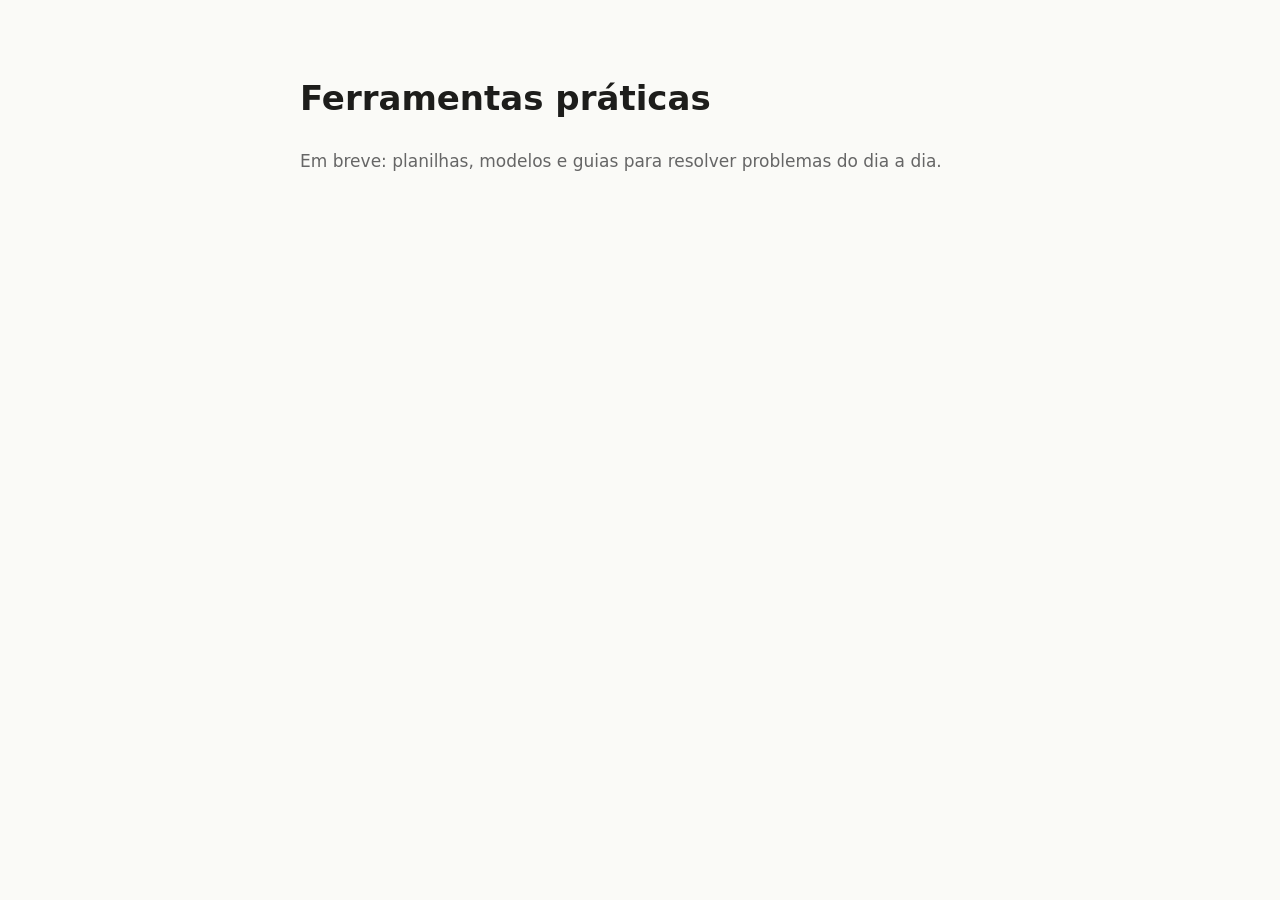
==== index.html @ 08500161 "Página inicial" ====
<!doctype html>
<html lang="pt-BR">
<head>
<meta charset="utf-8">
<meta name="viewport" content="width=device-width, initial-scale=1">
<title>Ferramentas práticas</title>
<meta name="description" content="Planilhas, modelos e guias práticos para o dia a dia.">
<style>
  :root { --bg:#fafaf7; --fg:#1d1d1b; --muted:#666; }
  @media (prefers-color-scheme: dark) { :root { --bg:#141413; --fg:#eee; --muted:#aaa; } }
  body { margin:0; background:var(--bg); color:var(--fg); font:17px/1.6 system-ui, sans-serif; }
  main { max-width:680px; margin:0 auto; padding:48px 16px; }
  p { color:var(--muted); }
</style>
</head>
<body>
<main>
  <h1>Ferramentas práticas</h1>
  <p>Em breve: planilhas, modelos e guias para resolver problemas do dia a dia.</p>
</main>
</body>
</html>
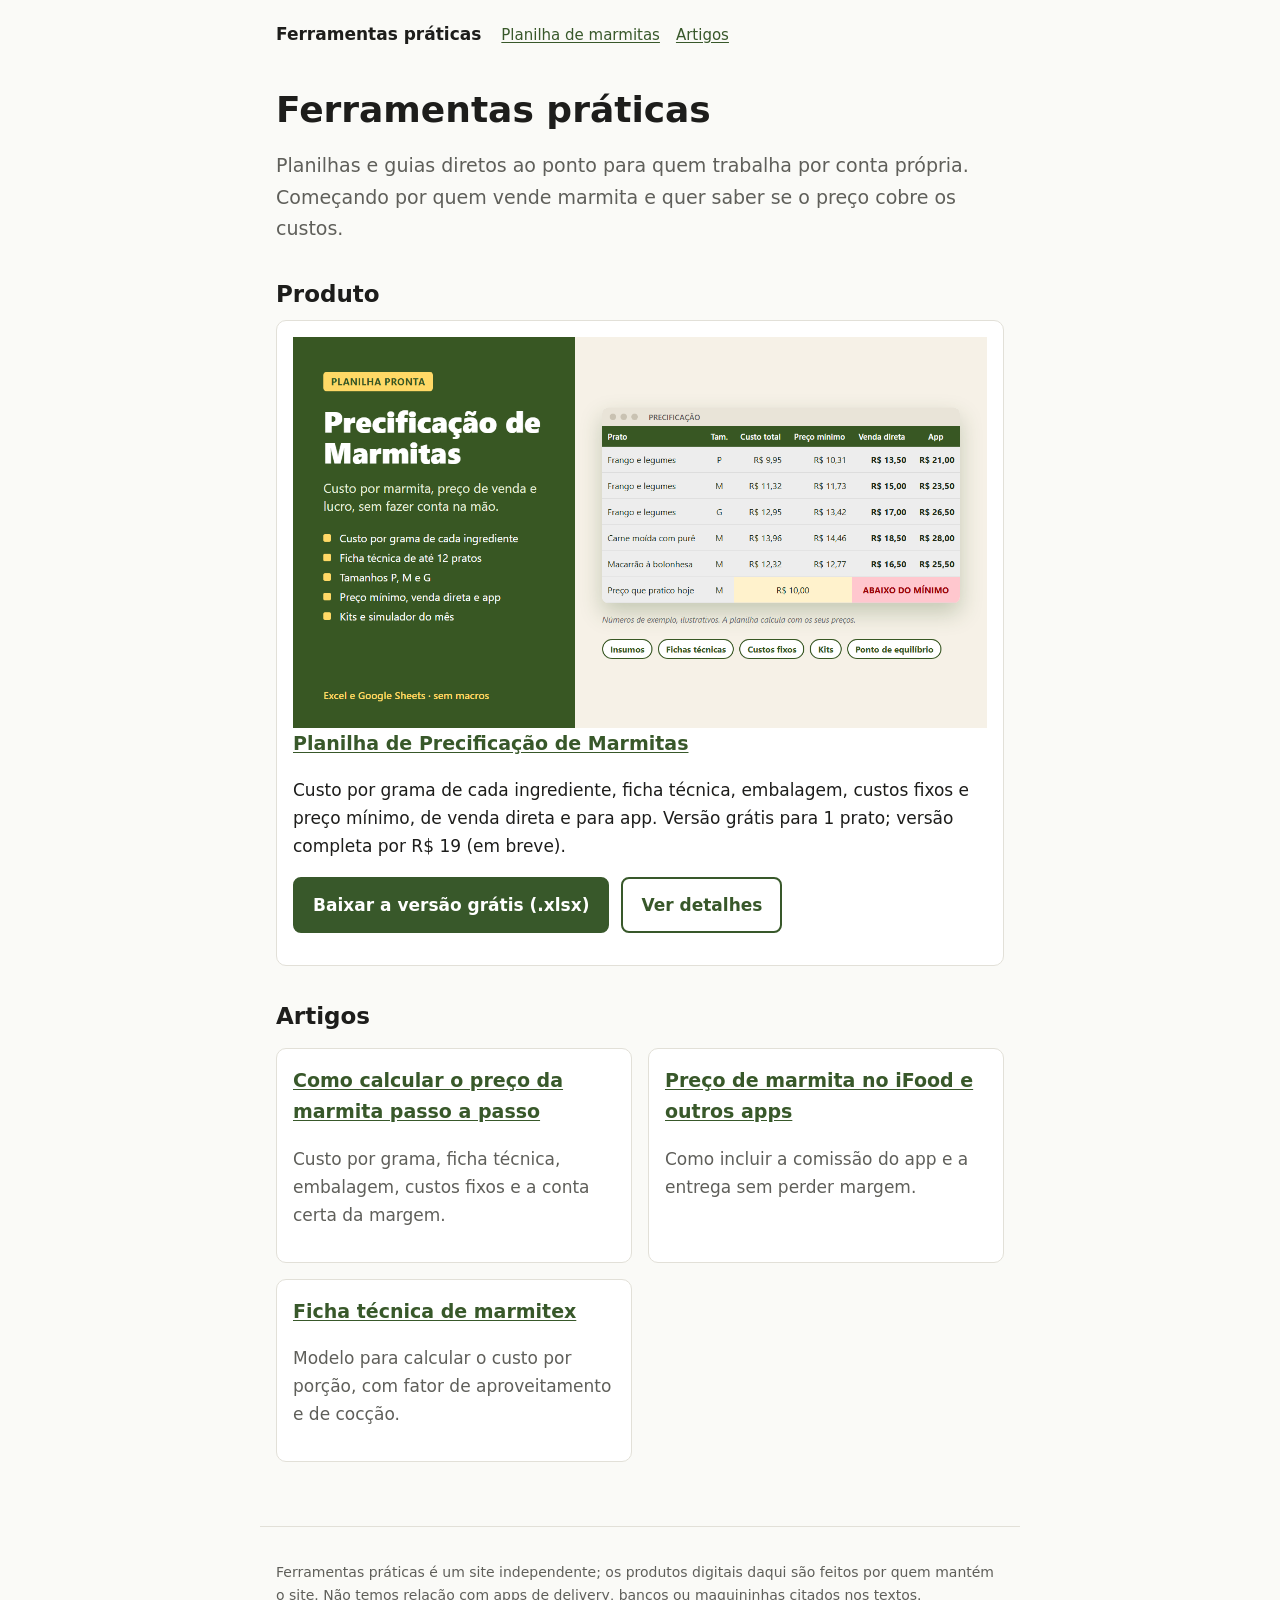
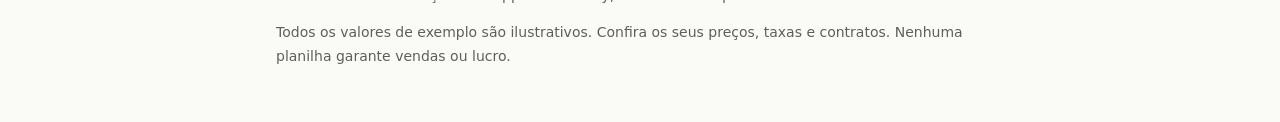
==== commit 6c942d62: "Site: página da planilha de precificação de marmitas, 3 artigos e SEO - Home "Ferramentas práticas" " ====
--- a/index.html
+++ b/index.html
@@ -3,20 +3,61 @@
 <head>
 <meta charset="utf-8">
 <meta name="viewport" content="width=device-width, initial-scale=1">
-<title>Ferramentas práticas</title>
-<meta name="description" content="Planilhas, modelos e guias práticos para o dia a dia.">
-<style>
-  :root { --bg:#fafaf7; --fg:#1d1d1b; --muted:#666; }
-  @media (prefers-color-scheme: dark) { :root { --bg:#141413; --fg:#eee; --muted:#aaa; } }
-  body { margin:0; background:var(--bg); color:var(--fg); font:17px/1.6 system-ui, sans-serif; }
-  main { max-width:680px; margin:0 auto; padding:48px 16px; }
-  p { color:var(--muted); }
-</style>
+<title>Ferramentas práticas – planilhas e guias para quem vende marmita</title>
+<meta name="description" content="Planilhas e guias práticos em português: como calcular o preço da marmita, ficha técnica de marmitex e preço no app de delivery. Versão grátis para baixar.">
+<link rel="canonical" href="https://jarvisdasilveira-cmd.github.io/loja/">
+<meta property="og:type" content="website">
+<meta property="og:locale" content="pt_BR">
+<meta property="og:site_name" content="Ferramentas práticas">
+<meta property="og:title" content="Ferramentas práticas – planilhas e guias para quem vende marmita">
+<meta property="og:description" content="Planilhas e guias práticos: preço da marmita, ficha técnica e preço no app de delivery.">
+<meta property="og:url" content="https://jarvisdasilveira-cmd.github.io/loja/">
+<meta property="og:image" content="https://jarvisdasilveira-cmd.github.io/loja/img/capa.png">
+<meta name="twitter:card" content="summary_large_image">
+<link rel="stylesheet" href="assets/estilo.css">
+<script type="application/ld+json">
+{"@context":"https://schema.org","@type":"WebSite","name":"Ferramentas práticas","url":"https://jarvisdasilveira-cmd.github.io/loja/","inLanguage":"pt-BR"}
+</script>
 </head>
 <body>
+<header class="topo">
+  <a class="marca" href="./">Ferramentas práticas</a>
+  <nav><a href="planilha-precificacao-marmitas/">Planilha de marmitas</a><a href="#artigos">Artigos</a></nav>
+</header>
 <main>
   <h1>Ferramentas práticas</h1>
-  <p>Em breve: planilhas, modelos e guias para resolver problemas do dia a dia.</p>
+  <p class="lead">Planilhas e guias diretos ao ponto para quem trabalha por conta própria. Começando por quem vende marmita e quer saber se o preço cobre os custos.</p>
+
+  <h2>Produto</h2>
+  <div class="card">
+    <a href="planilha-precificacao-marmitas/"><img src="img/capa.png" width="1280" height="720" alt="Capa da Planilha de Precificação de Marmitas com uma tabela de exemplo de custo total, preço mínimo, venda direta e app"></a>
+    <h3><a href="planilha-precificacao-marmitas/">Planilha de Precificação de Marmitas</a></h3>
+    <p>Custo por grama de cada ingrediente, ficha técnica, embalagem, custos fixos e preço mínimo, de venda direta e para app. Versão grátis para 1 prato; versão completa por R$ 19 (em breve).</p>
+    <div class="botoes">
+      <a class="btn btn-principal" href="https://github.com/jarvisdasilveira-cmd/loja/releases/download/gratis-marmitas-v1/planilha-precificacao-marmitas-gratis.xlsx">Baixar a versão grátis (.xlsx)</a>
+      <a class="btn btn-secundario" href="planilha-precificacao-marmitas/">Ver detalhes</a>
+    </div>
+  </div>
+
+  <h2 id="artigos">Artigos</h2>
+  <div class="cards">
+    <div class="card">
+      <h3><a href="artigos/como-calcular-preco-de-marmita/">Como calcular o preço da marmita passo a passo</a></h3>
+      <p class="muted">Custo por grama, ficha técnica, embalagem, custos fixos e a conta certa da margem.</p>
+    </div>
+    <div class="card">
+      <h3><a href="artigos/preco-marmita-ifood-taxa-app/">Preço de marmita no iFood e outros apps</a></h3>
+      <p class="muted">Como incluir a comissão do app e a entrega sem perder margem.</p>
+    </div>
+    <div class="card">
+      <h3><a href="artigos/ficha-tecnica-marmitex/">Ficha técnica de marmitex</a></h3>
+      <p class="muted">Modelo para calcular o custo por porção, com fator de aproveitamento e de cocção.</p>
+    </div>
+  </div>
 </main>
+<footer class="rodape">
+  <p>Ferramentas práticas é um site independente; os produtos digitais daqui são feitos por quem mantém o site. Não temos relação com apps de delivery, bancos ou maquininhas citados nos textos.</p>
+  <p>Todos os valores de exemplo são ilustrativos. Confira os seus preços, taxas e contratos. Nenhuma planilha garante vendas ou lucro.</p>
+</footer>
 </body>
 </html>
--- a/assets/estilo.css
+++ b/assets/estilo.css
@@ -0,0 +1,49 @@
+:root {
+  --bg: #fafaf7; --fg: #1d1d1b; --muted: #5f5f5a; --line: #e2e0d8;
+  --card: #ffffff; --accent: #38582a; --accent-fg: #ffffff;
+  --soft: #f1efe6; --warn-bg: #fff6d6; --warn-line: #e6cf7a;
+}
+@media (prefers-color-scheme: dark) {
+  :root {
+    --bg: #141413; --fg: #eeeeea; --muted: #aaa9a2; --line: #34332f;
+    --card: #1d1d1b; --accent: #9cc77f; --accent-fg: #142010;
+    --soft: #22221f; --warn-bg: #2d2815; --warn-line: #6b5a1f;
+  }
+}
+* { box-sizing: border-box; }
+html { -webkit-text-size-adjust: 100%; }
+body { margin: 0; background: var(--bg); color: var(--fg); font: 17px/1.65 system-ui, -apple-system, "Segoe UI", Roboto, sans-serif; }
+a { color: var(--accent); text-underline-offset: 2px; }
+img { max-width: 100%; height: auto; display: block; }
+.topo, main, .rodape { max-width: 760px; margin: 0 auto; padding-left: 16px; padding-right: 16px; }
+.topo { padding-top: 20px; padding-bottom: 8px; display: flex; flex-wrap: wrap; gap: 8px 20px; align-items: baseline; }
+.topo .marca { font-weight: 700; color: var(--fg); text-decoration: none; }
+.topo nav { display: flex; flex-wrap: wrap; gap: 4px 16px; font-size: 15px; }
+main { padding-top: 16px; padding-bottom: 48px; }
+h1 { font-size: clamp(26px, 6vw, 36px); line-height: 1.2; margin: 16px 0 12px; }
+h2 { font-size: 23px; line-height: 1.3; margin: 36px 0 10px; }
+h3 { font-size: 19px; margin: 24px 0 6px; }
+.lead { font-size: 19px; color: var(--muted); }
+.muted, .rodape { color: var(--muted); }
+.caixa { background: var(--soft); border: 1px solid var(--line); border-radius: 10px; padding: 16px; margin: 20px 0; }
+.aviso { background: var(--warn-bg); border: 1px solid var(--warn-line); border-radius: 10px; padding: 12px 16px; margin: 20px 0; font-size: 15px; }
+.botoes { display: flex; flex-wrap: wrap; gap: 12px; margin: 16px 0; }
+.btn { display: inline-block; padding: 12px 18px; border-radius: 8px; font-weight: 600; text-decoration: none; border: 2px solid var(--accent); }
+.btn-principal { background: var(--accent); color: var(--accent-fg); }
+.btn-secundario { color: var(--accent); background: transparent; }
+.btn[aria-disabled="true"] { opacity: .6; cursor: not-allowed; }
+.cards { display: grid; gap: 16px; grid-template-columns: repeat(auto-fit, minmax(240px, 1fr)); margin: 16px 0; }
+.card { background: var(--card); border: 1px solid var(--line); border-radius: 10px; padding: 16px; }
+.card h3 { margin-top: 0; }
+figure { margin: 20px 0; }
+figure img { border: 1px solid var(--line); border-radius: 8px; background: #fff; }
+figcaption { font-size: 14px; color: var(--muted); margin-top: 6px; }
+.tabela { overflow-x: auto; margin: 16px 0; }
+table { border-collapse: collapse; width: 100%; font-size: 15px; }
+th, td { border-bottom: 1px solid var(--line); padding: 8px 10px; text-align: left; vertical-align: top; }
+td.num, th.num { text-align: right; white-space: nowrap; }
+.formula { font-family: ui-monospace, Consolas, monospace; font-size: 15px; background: var(--soft); border-radius: 6px; padding: 2px 6px; }
+details { border-bottom: 1px solid var(--line); padding: 10px 0; }
+summary { cursor: pointer; font-weight: 600; }
+.preco { font-size: 28px; font-weight: 700; }
+.rodape { border-top: 1px solid var(--line); padding-top: 20px; padding-bottom: 40px; font-size: 14px; }
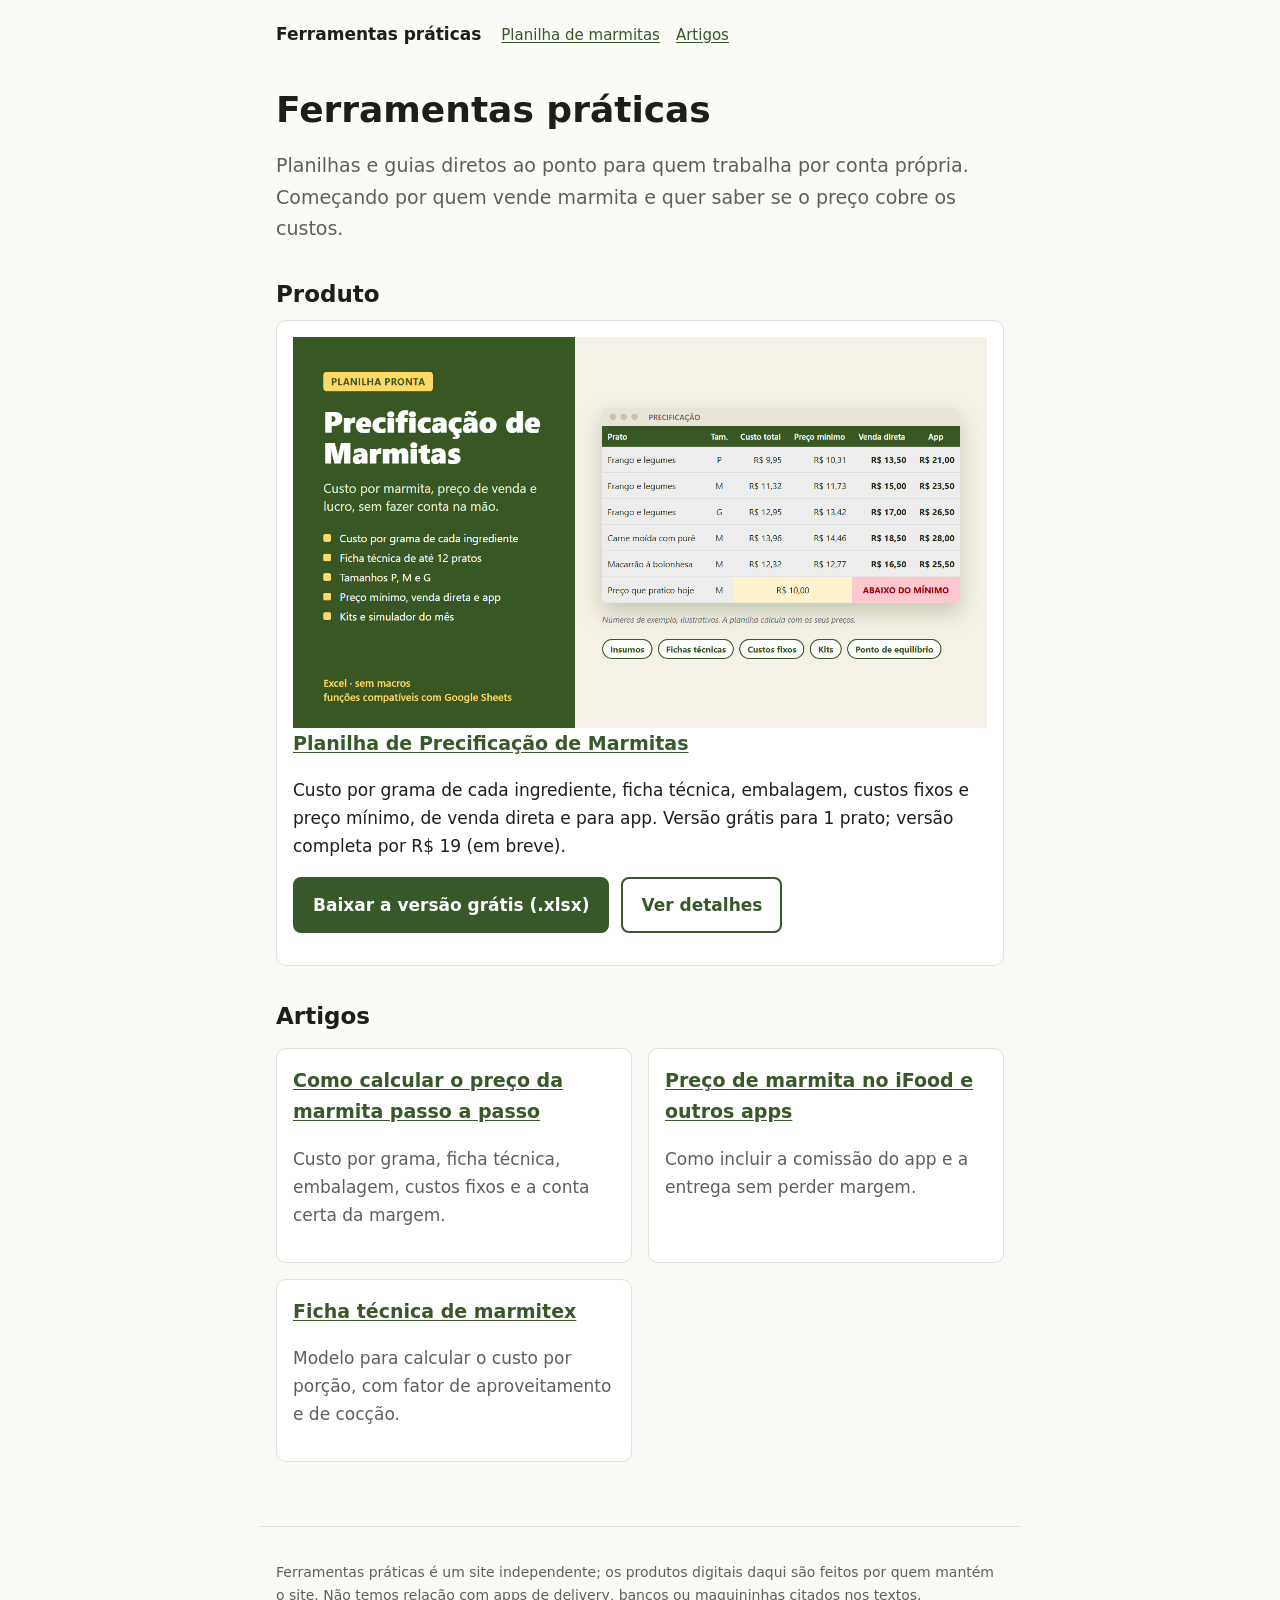
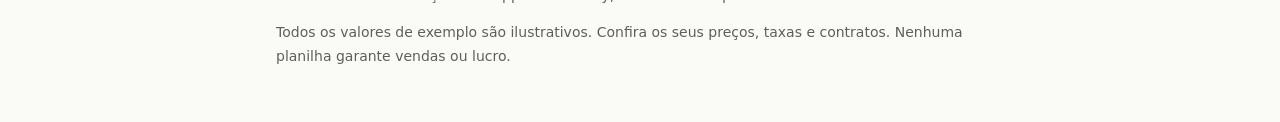
==== commit 073db362: "Verificação do Google Search Console Co-Authored-By: Claude Opus 5.5 <noreply@anthropic.com>" ====
--- a/index.html
+++ b/index.html
@@ -2,6 +2,7 @@
 <html lang="pt-BR">
 <head>
 <meta charset="utf-8">
+<meta name="google-site-verification" content="tQb6Z8FMKP_d8EWnYOitafN4Iq5WOYgnqApILgH5_Sw" />
 <meta name="viewport" content="width=device-width, initial-scale=1">
 <title>Ferramentas práticas – planilhas e guias para quem vende marmita</title>
 <meta name="description" content="Planilhas e guias práticos em português: como calcular o preço da marmita, ficha técnica de marmitex e preço no app de delivery. Versão grátis para baixar.">
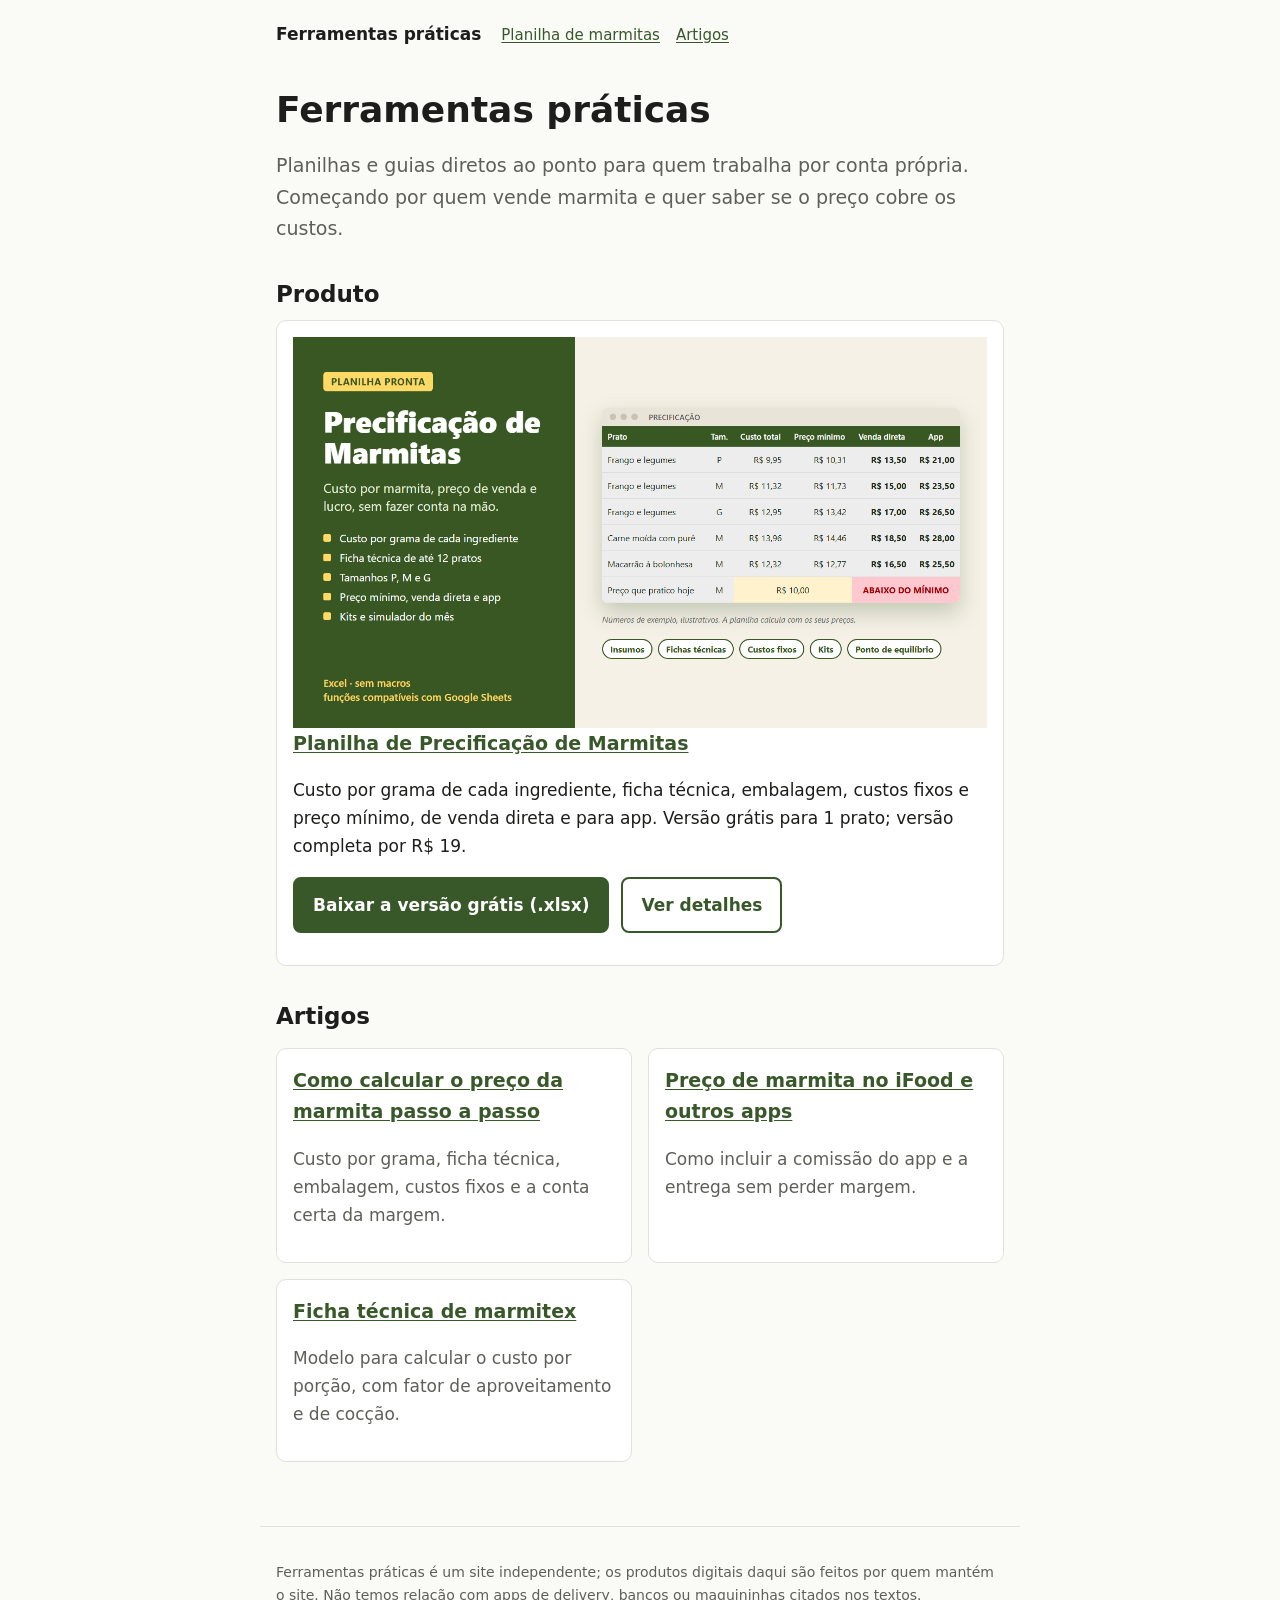
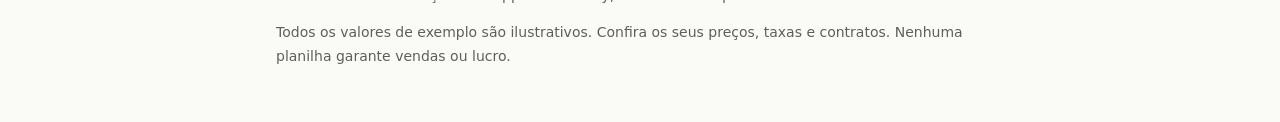
==== commit 65f2d274: "Botão de compra aponta para o produto publicado no Gumroad Co-Authored-By: Claude Opus 5.5 <noreply@" ====
--- a/index.html
+++ b/index.html
@@ -33,7 +33,7 @@
   <div class="card">
     <a href="planilha-precificacao-marmitas/"><img src="img/capa.png" width="1280" height="720" alt="Capa da Planilha de Precificação de Marmitas com uma tabela de exemplo de custo total, preço mínimo, venda direta e app"></a>
     <h3><a href="planilha-precificacao-marmitas/">Planilha de Precificação de Marmitas</a></h3>
-    <p>Custo por grama de cada ingrediente, ficha técnica, embalagem, custos fixos e preço mínimo, de venda direta e para app. Versão grátis para 1 prato; versão completa por R$ 19 (em breve).</p>
+    <p>Custo por grama de cada ingrediente, ficha técnica, embalagem, custos fixos e preço mínimo, de venda direta e para app. Versão grátis para 1 prato; versão completa por R$ 19.</p>
     <div class="botoes">
       <a class="btn btn-principal" href="https://github.com/jarvisdasilveira-cmd/loja/releases/download/gratis-marmitas-v1/planilha-precificacao-marmitas-gratis.xlsx">Baixar a versão grátis (.xlsx)</a>
       <a class="btn btn-secundario" href="planilha-precificacao-marmitas/">Ver detalhes</a>
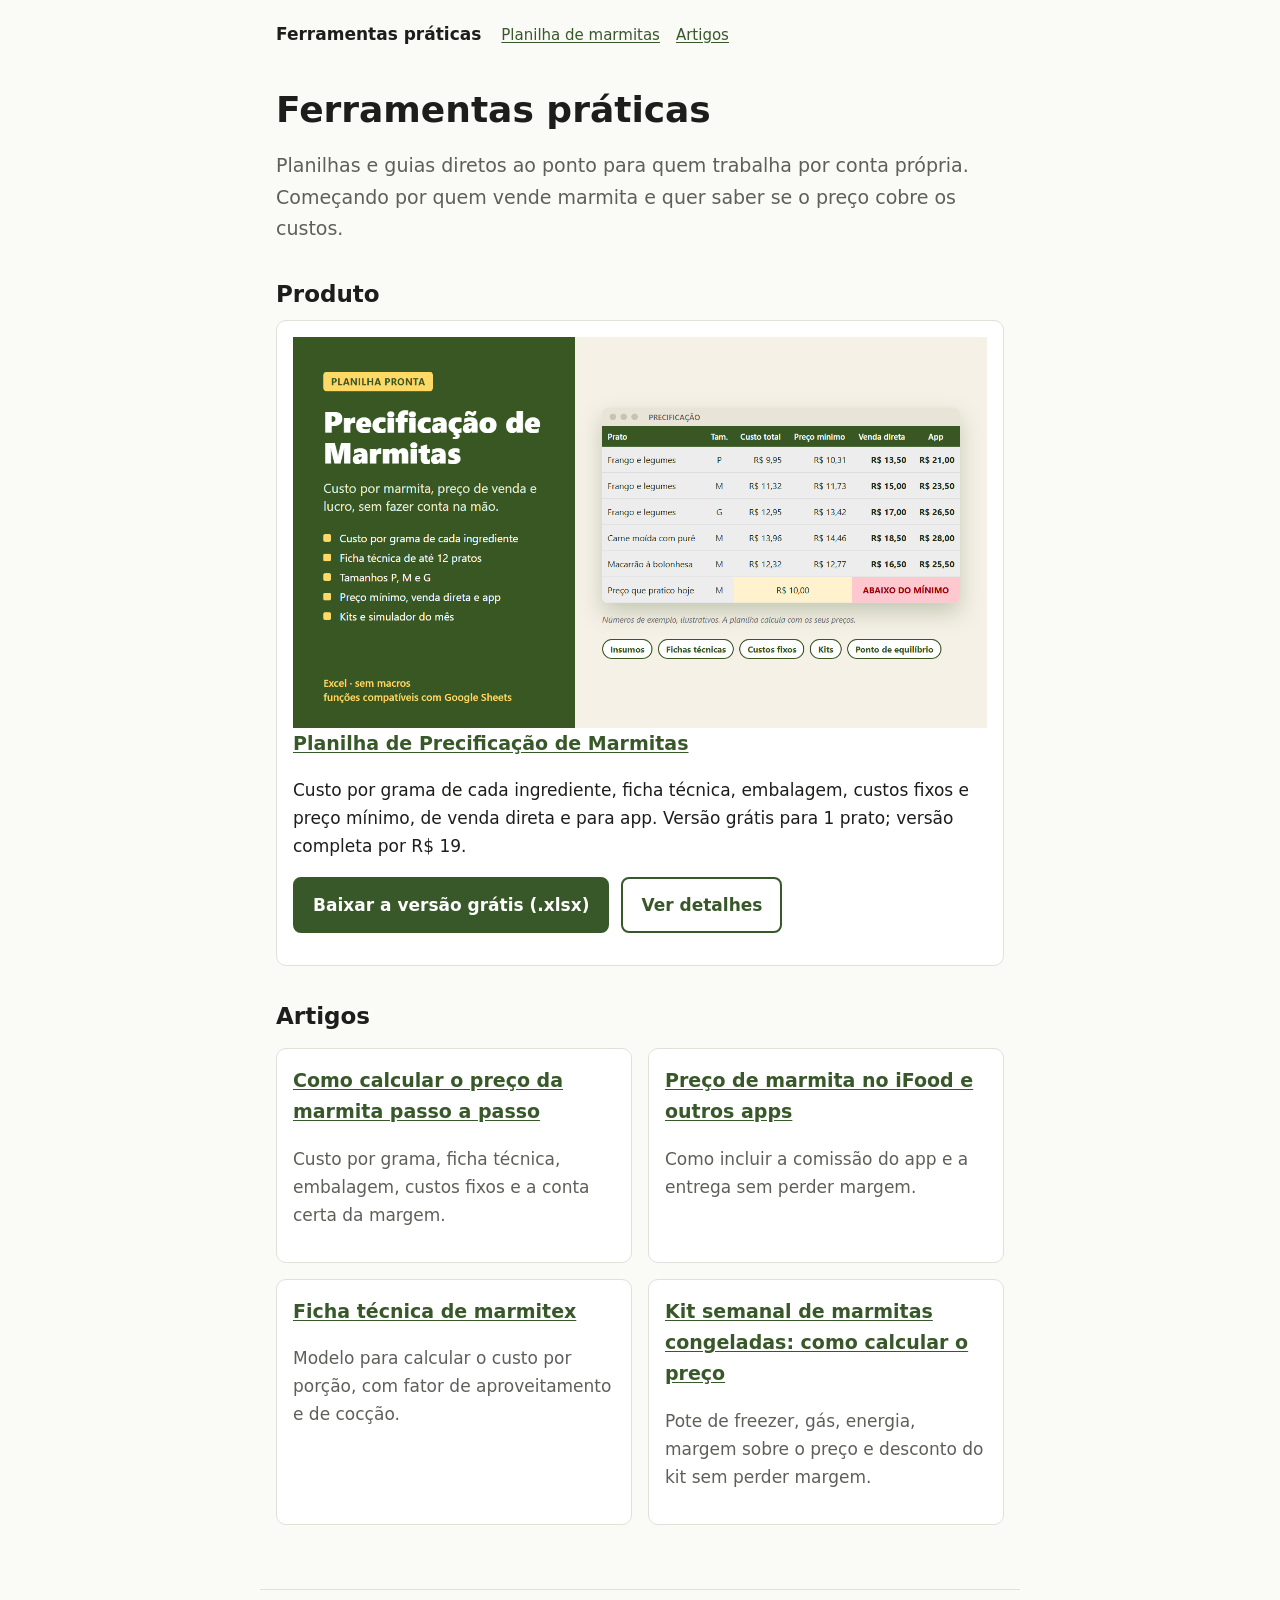
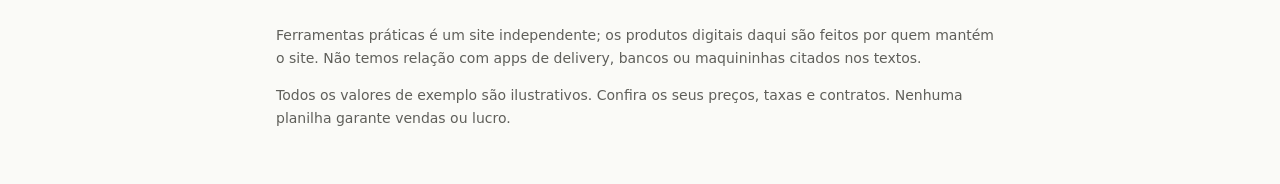
==== commit 4cf9aba9: "Artigo: preço do kit semanal de marmitas congeladas; FAQ do Google Sheets honesta - Novo artigo arti" ====
--- a/index.html
+++ b/index.html
@@ -54,6 +54,10 @@
       <h3><a href="artigos/ficha-tecnica-marmitex/">Ficha técnica de marmitex</a></h3>
       <p class="muted">Modelo para calcular o custo por porção, com fator de aproveitamento e de cocção.</p>
     </div>
+    <div class="card">
+      <h3><a href="artigos/preco-kit-marmitas-congeladas/">Kit semanal de marmitas congeladas: como calcular o preço</a></h3>
+      <p class="muted">Pote de freezer, gás, energia, margem sobre o preço e desconto do kit sem perder margem.</p>
+    </div>
   </div>
 </main>
 <footer class="rodape">
